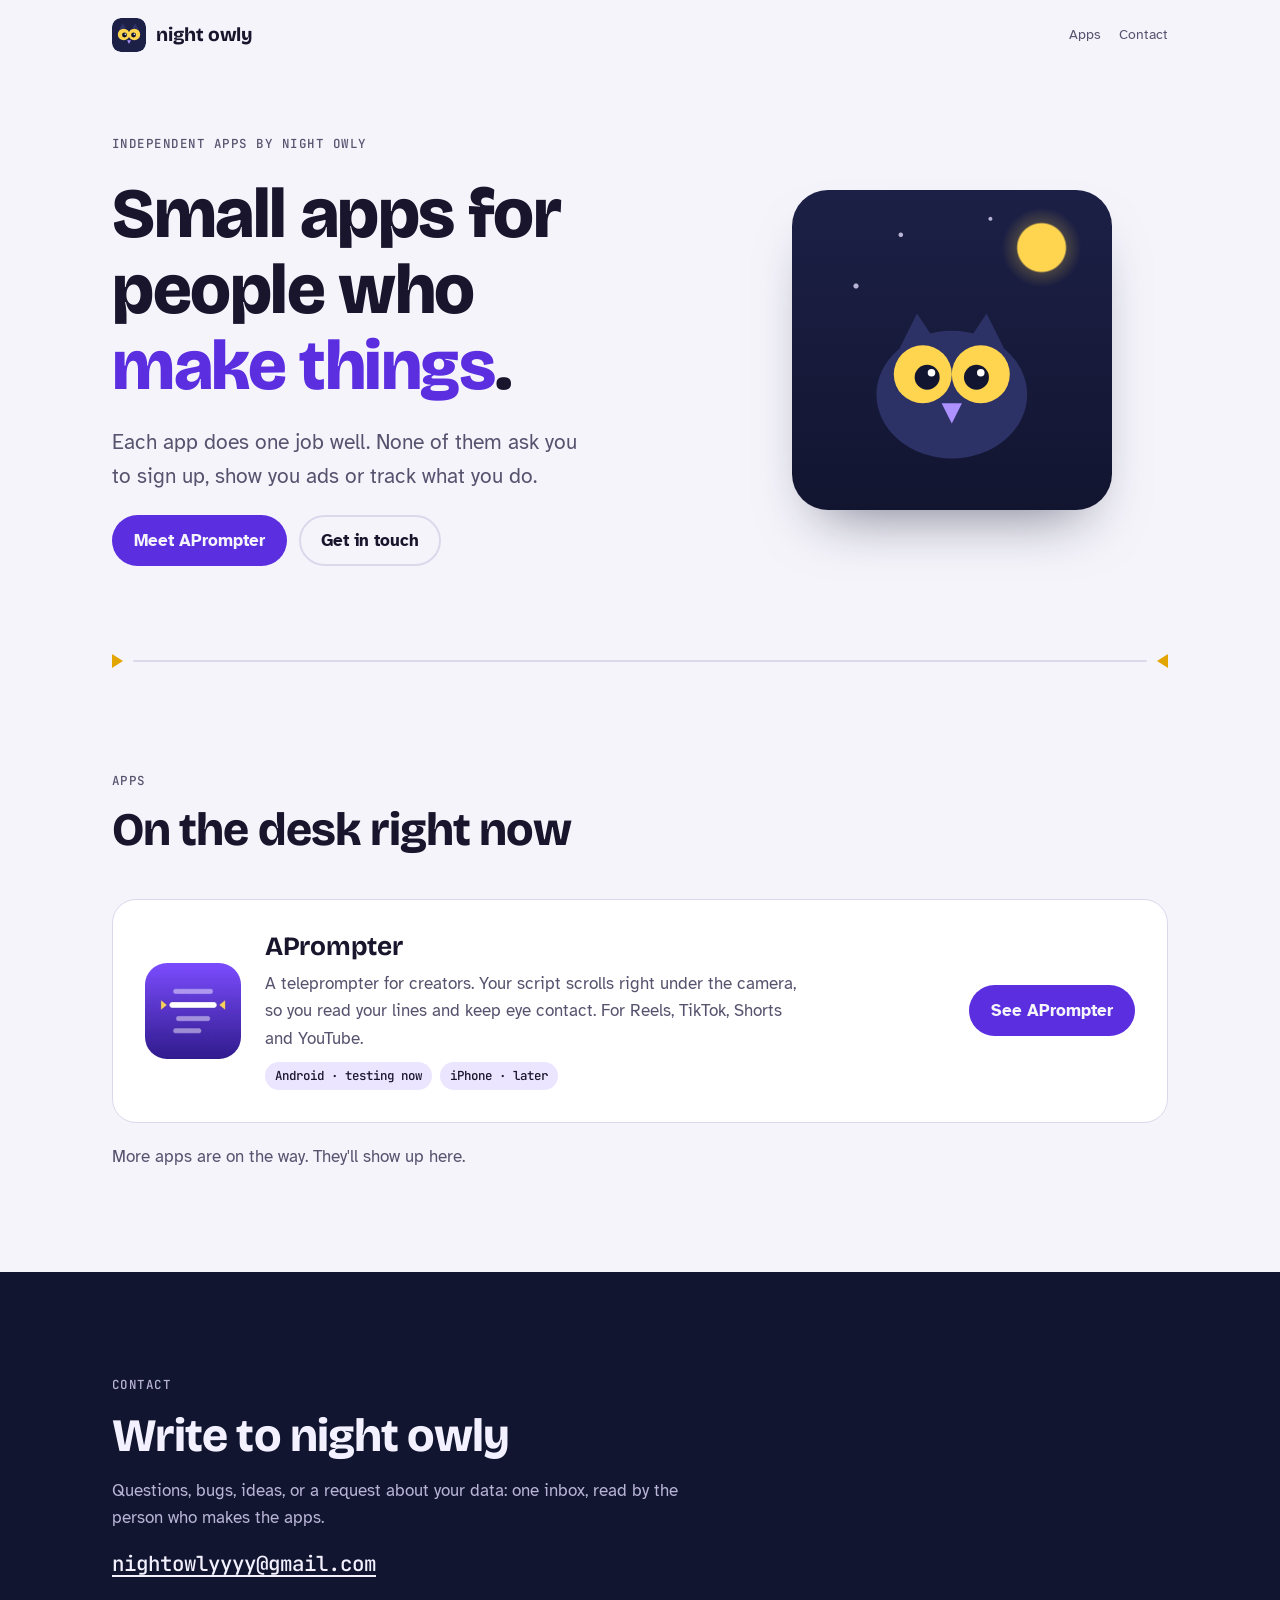
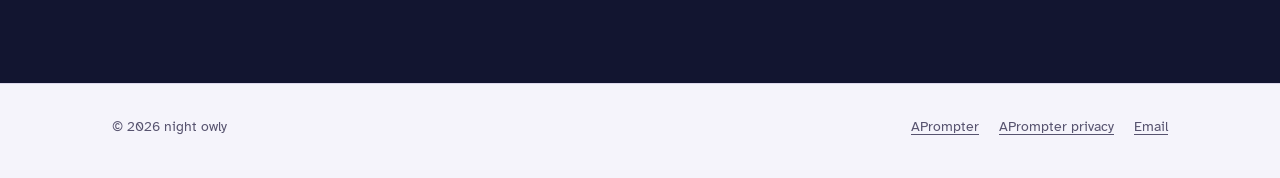
==== site/index.html @ de43729a "Website: night owly hub and APrompter pages on GitHub Pages - site/index.html: the night owly develo" ====
<!doctype html>
<html lang="en">
<head>
<meta charset="utf-8">
<meta name="viewport" content="width=device-width, initial-scale=1, viewport-fit=cover">
<title>night owly</title>
<meta name="description" content="night owly makes small, focused apps for creators. No accounts, no ads, no tracking.">
<meta name="theme-color" content="#f5f4fb" media="(prefers-color-scheme: light)">
<meta name="theme-color" content="#0e1126" media="(prefers-color-scheme: dark)">
<link rel="icon" href="assets/owl.svg" type="image/svg+xml">
<link rel="apple-touch-icon" href="assets/owl-180.png">
<link rel="preload" href="assets/fonts/bricolage-grotesque.woff2" as="font" type="font/woff2" crossorigin>
<link rel="stylesheet" href="assets/site.css">
<meta property="og:type" content="website">
<meta property="og:title" content="night owly">
<meta property="og:description" content="Small, focused apps for creators. No accounts, no ads, no tracking.">
<meta property="og:image" content="{{SITE_URL}}/assets/og.png">
<meta name="twitter:card" content="summary_large_image">
<style>
  .hero {
    padding-block: clamp(24px, 5vw, 64px) clamp(48px, 7vw, 88px);
  }
  .hero-grid {
    display: grid;
    gap: 40px;
    align-items: center;
  }
  @media (min-width: 860px) {
    .hero-grid {
      grid-template-columns: minmax(0, 1.35fr) minmax(0, 1fr);
    }
  }
  .hero-copy {
    display: grid;
    gap: 22px;
    min-width: 0;
  }
  .hero h1 em {
    font-style: normal;
    color: var(--violet);
  }

  /* The owl looks up from the desk once, then sits still. */
  .owl-stage {
    justify-self: center;
    width: min(320px, 70vw);
    aspect-ratio: 1;
    border-radius: 36px;
    background:
      radial-gradient(circle at 78% 18%, #ffd54f 0 6.5%, rgb(255 213 79 / 0.18) 7%, transparent 11%),
      radial-gradient(circle at 20% 30%, var(--night-muted) 0 0.6%, transparent 0.9%),
      radial-gradient(circle at 34% 14%, var(--night-muted) 0 0.5%, transparent 0.8%),
      radial-gradient(circle at 62% 9%, var(--night-muted) 0 0.4%, transparent 0.7%),
      linear-gradient(180deg, var(--night-2), var(--night));
    display: grid;
    place-items: end center;
    padding-bottom: 12%;
    box-shadow: 0 30px 60px -30px rgb(18 21 48 / 0.6);
  }
  .owl-stage svg {
    width: 58%;
    height: auto;
    overflow: visible;
  }
  .owl-eye {
    transform-box: fill-box;
    transform-origin: center;
    animation: blink 5.5s 1.2s ease-in-out 2;
  }
  @keyframes blink {
    0%, 92%, 100% { transform: scaleY(1); }
    95% { transform: scaleY(0.1); }
  }
  @media (prefers-reduced-motion: reduce) {
    .owl-eye { animation: none; }
  }

  /* App row */
  .app-card {
    display: grid;
    gap: 24px;
    align-items: center;
    padding: clamp(20px, 3vw, 32px);
    background: var(--surface);
    border: 1px solid var(--line);
    border-radius: 24px;
  }
  @media (min-width: 760px) {
    .app-card {
      grid-template-columns: auto minmax(0, 1fr) auto;
    }
  }
  .app-card .icon {
    width: 96px;
    height: 96px;
    border-radius: 22px;
  }
  .app-body {
    display: grid;
    gap: 10px;
    min-width: 0;
  }
  .app-body h3 {
    font-size: var(--step-2);
  }
  .app-body p {
    color: var(--muted);
    max-width: 52ch;
  }
  .status {
    display: flex;
    flex-wrap: wrap;
    gap: 8px;
    font-family: var(--font-mono);
    font-size: 0.78rem;
  }
  .status span {
    padding: 4px 10px;
    border-radius: 999px;
    background: var(--violet-soft);
    color: var(--ink);
  }
  .more {
    margin-top: 20px;
    color: var(--muted);
  }

  .contact {
    background: var(--night);
    color: var(--night-ink);
  }
  .contact .wrap {
    display: grid;
    gap: 16px;
  }
  .contact .kicker {
    color: var(--night-muted);
  }
  .contact h2 {
    color: var(--night-ink);
  }
  .contact p {
    color: var(--night-muted);
    max-width: 52ch;
  }
  .contact .email {
    font-family: var(--font-mono);
    font-size: var(--step-1);
    color: var(--night-ink);
    word-break: break-all;
  }
  .contact a {
    color: inherit;
  }
</style>
</head>
<body>
<a class="skip" href="#main">Skip to content</a>

<header class="site-header">
  <div class="wrap">
    <a class="brand" href="./" aria-label="night owly, home">
      <img src="assets/owl.svg" alt="" width="34" height="34">
      night owly
    </a>
    <nav class="nav" aria-label="Main">
      <a href="#apps">Apps</a>
      <a href="#contact">Contact</a>
    </nav>
  </div>
</header>

<main id="main">
  <section class="hero">
    <div class="wrap hero-grid">
      <div class="hero-copy">
        <p class="kicker">Independent apps by night owly</p>
        <h1>Small apps for people who <em>make things</em>.</h1>
        <p class="lede">Each app does one job well. None of them ask you to sign up, show you ads or track what you do.</p>
        <div class="actions">
          <a class="button primary" href="aprompter/">Meet APrompter</a>
          <a class="button secondary" href="#contact">Get in touch</a>
        </div>
      </div>
      <div class="owl-stage" aria-hidden="true">
        <svg viewBox="0 0 64 56">
          <path d="M14 18 L20 6 L26 15 Z M50 18 L44 6 L38 15 Z" fill="#2c3166"/>
          <ellipse cx="32" cy="34" rx="26" ry="22" fill="#2c3166"/>
          <g class="owl-eye">
            <circle cx="22" cy="27" r="10" fill="#ffd54f"/>
            <circle cx="23.5" cy="28" r="4.3" fill="#121530"/>
            <circle cx="25" cy="26.5" r="1.3" fill="#fff"/>
          </g>
          <g class="owl-eye">
            <circle cx="42" cy="27" r="10" fill="#ffd54f"/>
            <circle cx="40.5" cy="28" r="4.3" fill="#121530"/>
            <circle cx="42" cy="26.5" r="1.3" fill="#fff"/>
          </g>
          <path d="M28.5 37 L32 44 L35.5 37 Z" fill="#ad91ff"/>
        </svg>
      </div>
    </div>
  </section>

  <div class="wrap" aria-hidden="true"><p class="guide"><span></span></p></div>

  <section id="apps" aria-labelledby="apps-title">
    <div class="wrap">
      <div class="section-head">
        <p class="kicker">Apps</p>
        <h2 id="apps-title">On the desk right now</h2>
      </div>

      <article class="app-card">
        <img class="icon" src="aprompter/img/icon-256.webp" alt="" width="96" height="96">
        <div class="app-body">
          <h3>APrompter</h3>
          <p>A teleprompter for creators. Your script scrolls right under the camera, so you read your lines and keep eye contact. For Reels, TikTok, Shorts and YouTube.</p>
          <div class="status">
            <span>Android · testing now</span>
            <span>iPhone · later</span>
          </div>
        </div>
        <a class="button primary" href="aprompter/">See APrompter</a>
      </article>

      <p class="more">More apps are on the way. They'll show up here.</p>
    </div>
  </section>

  <section id="contact" class="contact" aria-labelledby="contact-title">
    <div class="wrap">
      <p class="kicker">Contact</p>
      <h2 id="contact-title">Write to night owly</h2>
      <p>Questions, bugs, ideas, or a request about your data: one inbox, read by the person who makes the apps.</p>
      <p><a class="email" href="mailto:nightowlyyyy@gmail.com">nightowlyyyy@gmail.com</a></p>
    </div>
  </section>
</main>

<footer class="site-footer">
  <div class="wrap">
    <span>© 2026 night owly</span>
    <nav aria-label="Footer">
      <a href="aprompter/">APrompter</a>
      <a href="aprompter/privacy/">APrompter privacy</a>
      <a href="mailto:nightowlyyyy@gmail.com">Email</a>
    </nav>
  </div>
</footer>
</body>
</html>
---- site/assets/site.css ----
/* night owly — shared styles for the hub and every app page.
   Layout: one reading column (about 65ch) with art to its right on wide
   screens; sections are separated by a prompter "reading line" (▶ ── ◀),
   the device every APrompter page is built around. */

@font-face {
  font-family: "Bricolage Grotesque";
  src: url("fonts/bricolage-grotesque.woff2") format("woff2");
  font-weight: 500 800;
  font-display: swap;
}
@font-face {
  font-family: "Atkinson Hyperlegible";
  src: url("fonts/atkinson-400.woff2") format("woff2");
  font-weight: 400;
  font-display: swap;
}
@font-face {
  font-family: "Atkinson Hyperlegible";
  src: url("fonts/atkinson-400-italic.woff2") format("woff2");
  font-weight: 400;
  font-style: italic;
  font-display: swap;
}
@font-face {
  font-family: "Atkinson Hyperlegible";
  src: url("fonts/atkinson-700.woff2") format("woff2");
  font-weight: 700;
  font-display: swap;
}
@font-face {
  font-family: "JetBrains Mono";
  src: url("fonts/jetbrains-mono-500.woff2") format("woff2");
  font-weight: 500;
  font-display: swap;
}

:root {
  /* Color: violet-tinted paper by day, deep night indigo by night; the
     moon yellow of the prompter's guide arrows is the one accent mark. */
  --bg: #f5f4fb;
  --surface: #ffffff;
  --ink: #18152c;
  --muted: #57536f;
  --line: #dcd8ec;
  --violet: #5b2fe0;
  --violet-soft: #ebe5ff;
  --moon: #e3a600;
  --night: #121530;
  --night-2: #1c2046;
  --night-ink: #f3f1ff;
  --night-muted: #b8b4d6;
  --focus: #5b2fe0;

  /* Type */
  --font-display: "Bricolage Grotesque", ui-sans-serif, system-ui,
    -apple-system, "Segoe UI", Roboto, sans-serif;
  --font-body: "Atkinson Hyperlegible", ui-sans-serif, system-ui,
    -apple-system, "Segoe UI", Roboto, sans-serif;
  --font-mono: "JetBrains Mono", ui-monospace, "SFMono-Regular", Menlo,
    Consolas, monospace;
  --step--1: 0.875rem;
  --step-0: 1.0625rem;
  --step-1: 1.3rem;
  --step-2: 1.65rem;
  --step-3: clamp(2rem, 1.4rem + 2.6vw, 2.9rem);
  --step-4: clamp(2.5rem, 1.6rem + 4.2vw, 4.4rem);

  --radius: 14px;
  --page: 1120px;
  --read: 65ch;
}

@media (prefers-color-scheme: dark) {
  :root:not([data-theme="light"]) {
    --bg: #0e1126;
    --surface: #161a36;
    --ink: #edebfa;
    --muted: #aaa6c8;
    --line: #2a2f55;
    --violet: #ad91ff;
    --violet-soft: #251f4d;
    --moon: #ffd54f;
    --night: #0a0c1e;
    --night-2: #151937;
    --focus: #ffd54f;
    color-scheme: dark;
  }
}
:root[data-theme="dark"] {
  --bg: #0e1126;
  --surface: #161a36;
  --ink: #edebfa;
  --muted: #aaa6c8;
  --line: #2a2f55;
  --violet: #ad91ff;
  --violet-soft: #251f4d;
  --moon: #ffd54f;
  --night: #0a0c1e;
  --night-2: #151937;
  --focus: #ffd54f;
  color-scheme: dark;
}

*,
*::before,
*::after {
  box-sizing: border-box;
}

html {
  -webkit-text-size-adjust: 100%;
  scroll-behavior: smooth;
}
@media (prefers-reduced-motion: reduce) {
  html {
    scroll-behavior: auto;
  }
}

body {
  margin: 0;
  background: var(--bg);
  color: var(--ink);
  font-family: var(--font-body);
  font-size: var(--step-0);
  line-height: 1.6;
}

img {
  max-width: 100%;
  height: auto;
  display: block;
}

a {
  color: var(--violet);
  text-underline-offset: 0.18em;
}
a:hover {
  text-decoration-thickness: 2px;
}
:focus-visible {
  outline: 3px solid var(--focus);
  outline-offset: 3px;
  border-radius: 4px;
}

h1,
h2,
h3 {
  font-family: var(--font-display);
  line-height: 1.08;
  letter-spacing: -0.02em;
  text-wrap: balance;
  margin: 0;
}
h1 {
  font-size: var(--step-4);
  font-weight: 800;
}
h2 {
  font-size: var(--step-3);
  font-weight: 750;
}
h3 {
  font-size: var(--step-1);
  font-weight: 700;
  letter-spacing: -0.01em;
}
p {
  margin: 0;
  text-wrap: pretty;
}

.skip {
  position: absolute;
  left: -999px;
  top: 0;
}
.skip:focus {
  left: max(16px, env(safe-area-inset-left, 0px));
  top: 12px;
  background: var(--surface);
  padding: 8px 12px;
  z-index: 20;
}

/* One gutter rule for every band. */
.wrap {
  max-width: var(--page);
  margin-inline: auto;
  padding-left: max(16px, env(safe-area-inset-left, 0px));
  padding-right: max(16px, env(safe-area-inset-right, 0px));
}
@media (min-width: 720px) {
  .wrap {
    padding-left: max(32px, env(safe-area-inset-left, 0px));
    padding-right: max(32px, env(safe-area-inset-right, 0px));
  }
}

.kicker {
  font-family: var(--font-mono);
  font-size: 0.78rem;
  letter-spacing: 0.12em;
  text-transform: uppercase;
  color: var(--muted);
}
.lede {
  font-size: var(--step-1);
  color: var(--muted);
  max-width: 34ch;
}

/* Header */
.site-header {
  padding-block: 18px;
}
.site-header .wrap {
  display: flex;
  align-items: center;
  justify-content: space-between;
  gap: 16px;
  flex-wrap: wrap;
}
.brand {
  display: inline-flex;
  align-items: center;
  gap: 10px;
  color: var(--ink);
  text-decoration: none;
  font-family: var(--font-display);
  font-weight: 750;
  font-size: 1.2rem;
  letter-spacing: -0.01em;
}
.brand svg,
.brand img {
  width: 34px;
  height: 34px;
  border-radius: 9px;
  flex: none;
}
.nav {
  display: flex;
  gap: 4px 18px;
  flex-wrap: wrap;
  font-size: var(--step--1);
}
.nav a {
  color: var(--muted);
  text-decoration: none;
  padding-block: 6px;
}
.nav a:hover,
.nav a[aria-current="page"] {
  color: var(--ink);
}

/* The reading line: ▶ ─────── ◀, the prompter's guide. */
.guide {
  display: flex;
  align-items: center;
  gap: 10px;
  color: var(--moon);
  margin-block: 0;
}
.guide::before,
.guide::after {
  content: "";
  width: 0;
  height: 0;
  border-block: 7px solid transparent;
  flex: none;
}
.guide::before {
  border-left: 11px solid currentColor;
}
.guide::after {
  border-right: 11px solid currentColor;
}
.guide span {
  flex: 1;
  height: 2px;
  background: var(--line);
  border-radius: 2px;
}

section {
  padding-block: clamp(56px, 8vw, 104px);
}
.section-head {
  display: grid;
  gap: 14px;
  max-width: var(--read);
  margin-bottom: clamp(28px, 4vw, 44px);
}
.section-head p {
  color: var(--muted);
}

/* Buttons and store states */
.actions {
  display: flex;
  flex-wrap: wrap;
  gap: 12px;
  align-items: center;
}
.button {
  display: inline-flex;
  align-items: center;
  gap: 10px;
  min-height: 48px;
  padding: 10px 20px;
  border-radius: 999px;
  font-weight: 700;
  text-decoration: none;
  border: 2px solid transparent;
}
.button.primary {
  background: var(--violet);
  color: var(--bg);
}
.button.secondary {
  border-color: var(--line);
  color: var(--ink);
}
.button.primary:hover {
  filter: brightness(1.08);
}
.store {
  display: inline-grid;
  gap: 2px;
  padding: 8px 16px;
  min-height: 48px;
  border-radius: 12px;
  border: 1px dashed var(--line);
  color: var(--muted);
  font-size: var(--step--1);
  line-height: 1.25;
}
.store strong {
  color: var(--ink);
  font-size: var(--step-0);
}

/* Footer */
.site-footer {
  border-top: 1px solid var(--line);
  padding-block: 32px 40px;
  color: var(--muted);
  font-size: var(--step--1);
}
.site-footer .wrap {
  display: flex;
  flex-wrap: wrap;
  gap: 12px 28px;
  justify-content: space-between;
  align-items: baseline;
}
.site-footer nav {
  display: flex;
  flex-wrap: wrap;
  gap: 8px 20px;
}
.site-footer a {
  color: var(--muted);
}

/* Long-form text pages (privacy, terms, support) */
.doc {
  padding-block: 24px 80px;
}
.doc article {
  max-width: var(--read);
  overflow-wrap: break-word;
}
.doc article > * + * {
  margin-top: 1em;
}
.doc h1 {
  font-size: var(--step-3);
  margin-bottom: 0.4em;
}
.doc h2 {
  font-size: var(--step-2);
  margin-top: 2em;
}
.doc h3 {
  margin-top: 1.6em;
}
.doc ul {
  padding-left: 1.2em;
}
.doc li + li {
  margin-top: 0.5em;
}
.doc em:first-child:only-child {
  color: var(--muted);
}
.table-scroll {
  overflow-x: auto;
  border: 1px solid var(--line);
  border-radius: var(--radius);
}
.doc table {
  border-collapse: collapse;
  width: 100%;
  min-width: 560px;
  font-size: var(--step--1);
}
.doc th,
.doc td {
  text-align: left;
  vertical-align: top;
  padding: 10px 12px;
  border-bottom: 1px solid var(--line);
}
.doc tr:last-child td {
  border-bottom: 0;
}
.doc th {
  background: var(--violet-soft);
}
.doc code {
  font-family: var(--font-mono);
  font-size: 0.9em;
}
.source-note {
  color: var(--muted);
  font-size: var(--step--1);
}
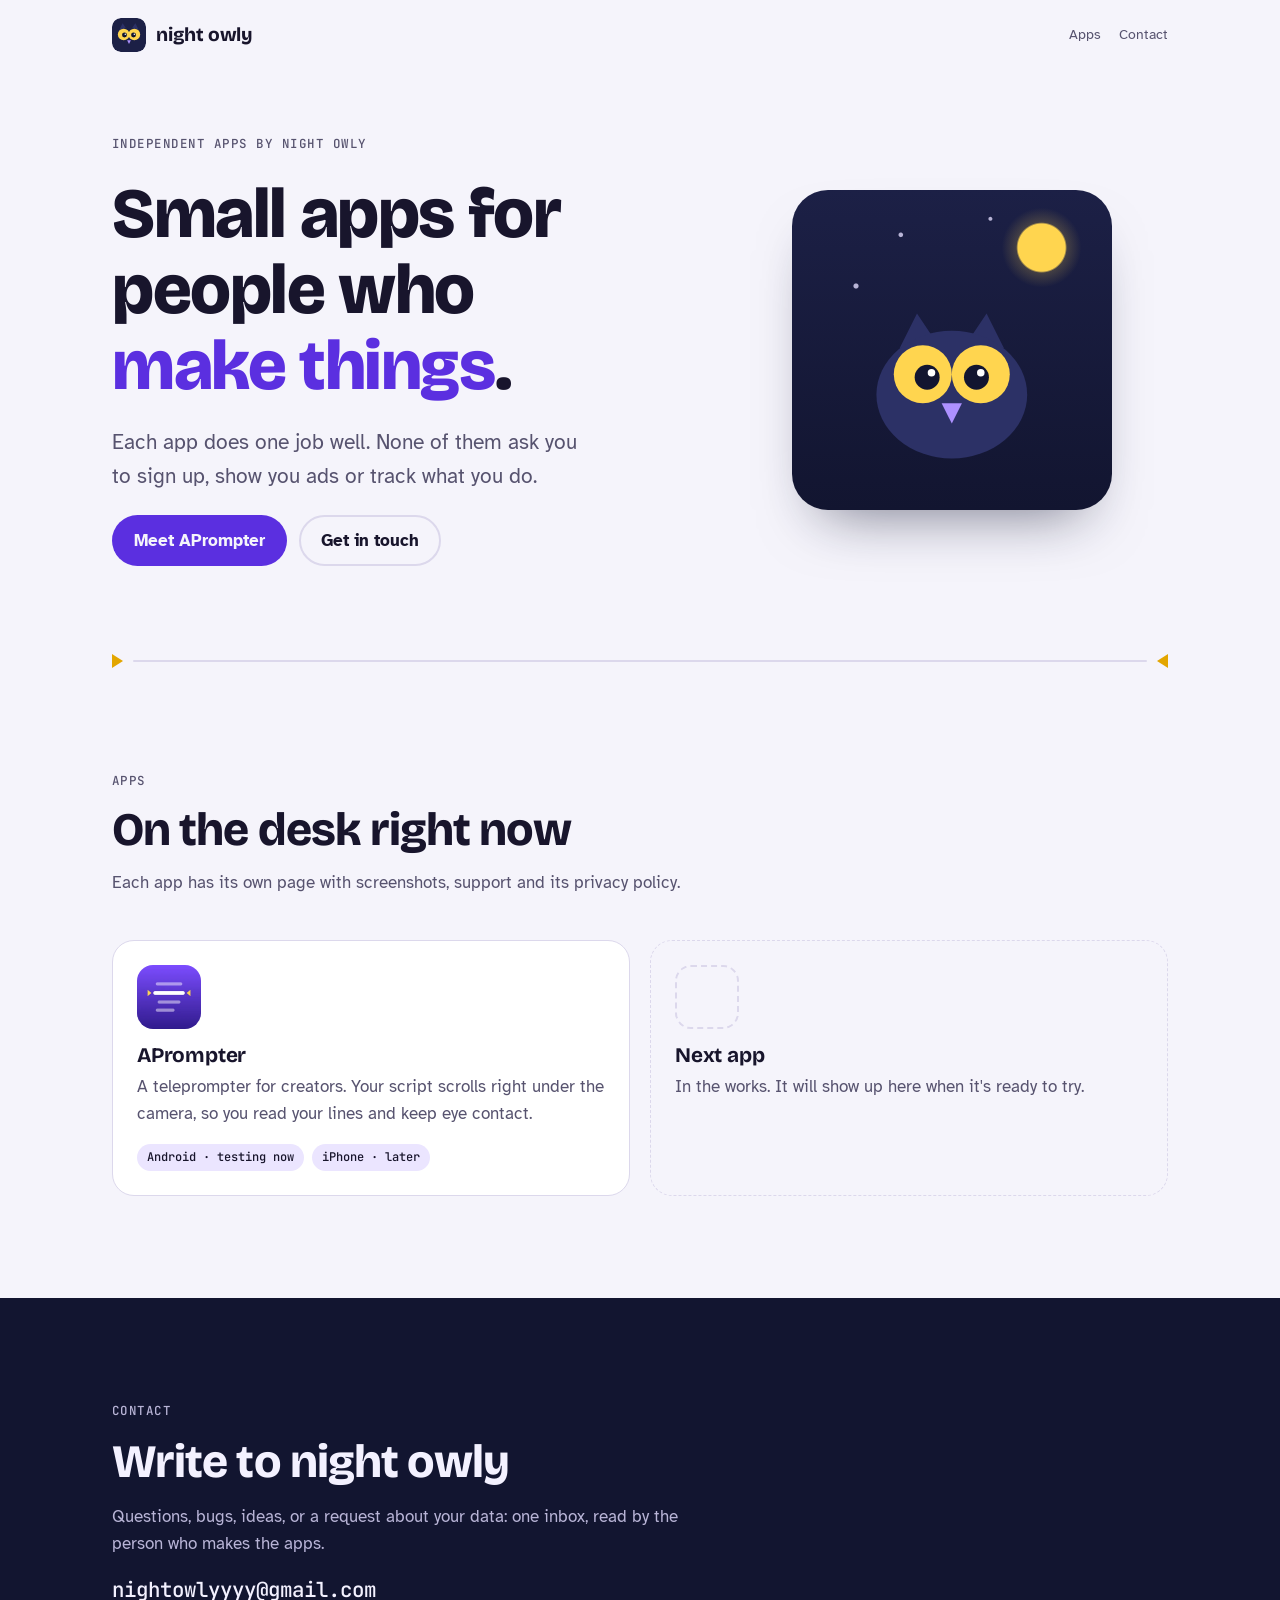
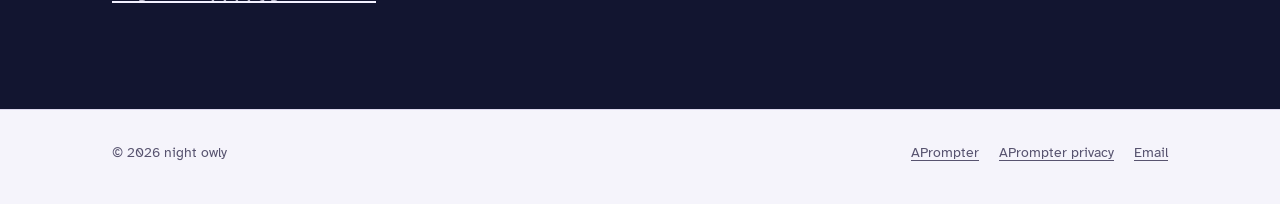
==== commit 2030a797: "Website: design from Mobbin references - APrompter hero: a status pill ("In testing on Android") and" ====
--- a/site/index.html
+++ b/site/index.html
@@ -75,54 +75,88 @@
     .owl-eye { animation: none; }
   }
 
-  /* App row */
+  /* Apps: a grid of compact cards that grows with each new app. */
+  .apps {
+    list-style: none;
+    margin: 0;
+    padding: 0;
+    display: grid;
+    gap: 20px;
+    grid-template-columns: repeat(auto-fit, minmax(min(100%, 320px), 1fr));
+  }
   .app-card {
-    display: grid;
-    gap: 24px;
-    align-items: center;
-    padding: clamp(20px, 3vw, 32px);
+    position: relative;
+    display: grid;
+    gap: 16px;
+    align-content: start;
+    padding: 24px;
     background: var(--surface);
     border: 1px solid var(--line);
-    border-radius: 24px;
-  }
-  @media (min-width: 760px) {
-    .app-card {
-      grid-template-columns: auto minmax(0, 1fr) auto;
-    }
+    border-radius: 22px;
+    transition: border-color 0.15s, transform 0.15s;
+  }
+  .app-card:not(.next):hover {
+    border-color: var(--violet);
+    transform: translateY(-2px);
+  }
+  @media (prefers-reduced-motion: reduce) {
+    .app-card { transition: none; }
+    .app-card:not(.next):hover { transform: none; }
   }
   .app-card .icon {
-    width: 96px;
-    height: 96px;
-    border-radius: 22px;
+    width: 64px;
+    height: 64px;
+    border-radius: 16px;
+  }
+  .app-card .placeholder {
+    display: block;
+    border: 2px dashed var(--line);
+  }
+  .app-card.next {
+    background: transparent;
+    border-style: dashed;
   }
   .app-body {
     display: grid;
-    gap: 10px;
+    gap: 6px;
     min-width: 0;
   }
   .app-body h3 {
-    font-size: var(--step-2);
+    font-size: var(--step-1);
+  }
+  .app-body h3 a {
+    color: var(--ink);
+    text-decoration: none;
+  }
+  /* The whole card opens the app page. */
+  .app-body h3 a::after {
+    content: "";
+    position: absolute;
+    inset: 0;
+    border-radius: inherit;
+  }
+  .app-body h3 a:focus-visible {
+    outline: none;
+  }
+  .app-card:has(a:focus-visible) {
+    outline: 3px solid var(--focus);
+    outline-offset: 3px;
   }
   .app-body p {
     color: var(--muted);
-    max-width: 52ch;
   }
   .status {
     display: flex;
     flex-wrap: wrap;
     gap: 8px;
     font-family: var(--font-mono);
-    font-size: 0.78rem;
+    font-size: 0.75rem;
   }
   .status span {
     padding: 4px 10px;
     border-radius: 999px;
     background: var(--violet-soft);
     color: var(--ink);
-  }
-  .more {
-    margin-top: 20px;
-    color: var(--muted);
   }
 
   .contact {
@@ -209,22 +243,29 @@
       <div class="section-head">
         <p class="kicker">Apps</p>
         <h2 id="apps-title">On the desk right now</h2>
+        <p>Each app has its own page with screenshots, support and its privacy policy.</p>
       </div>
 
-      <article class="app-card">
-        <img class="icon" src="aprompter/img/icon-256.webp" alt="" width="96" height="96">
-        <div class="app-body">
-          <h3>APrompter</h3>
-          <p>A teleprompter for creators. Your script scrolls right under the camera, so you read your lines and keep eye contact. For Reels, TikTok, Shorts and YouTube.</p>
+      <ul class="apps" role="list">
+        <li class="app-card">
+          <img class="icon" src="aprompter/img/icon-256.webp" alt="" width="64" height="64">
+          <div class="app-body">
+            <h3><a href="aprompter/">APrompter</a></h3>
+            <p>A teleprompter for creators. Your script scrolls right under the camera, so you read your lines and keep eye contact.</p>
+          </div>
           <div class="status">
             <span>Android · testing now</span>
             <span>iPhone · later</span>
           </div>
-        </div>
-        <a class="button primary" href="aprompter/">See APrompter</a>
-      </article>
-
-      <p class="more">More apps are on the way. They'll show up here.</p>
+        </li>
+        <li class="app-card next" aria-label="Next app, in the works">
+          <span class="icon placeholder" aria-hidden="true"></span>
+          <div class="app-body">
+            <h3>Next app</h3>
+            <p>In the works. It will show up here when it's ready to try.</p>
+          </div>
+        </li>
+      </ul>
     </div>
   </section>
 
--- a/site/assets/site.css
+++ b/site/assets/site.css
@@ -300,7 +300,7 @@
   color: var(--muted);
 }
 
-/* Buttons and store states */
+/* Buttons */
 .actions {
   display: flex;
   flex-wrap: wrap;
@@ -329,21 +329,6 @@
 .button.primary:hover {
   filter: brightness(1.08);
 }
-.store {
-  display: inline-grid;
-  gap: 2px;
-  padding: 8px 16px;
-  min-height: 48px;
-  border-radius: 12px;
-  border: 1px dashed var(--line);
-  color: var(--muted);
-  font-size: var(--step--1);
-  line-height: 1.25;
-}
-.store strong {
-  color: var(--ink);
-  font-size: var(--step-0);
-}
 
 /* Footer */
 .site-footer {
